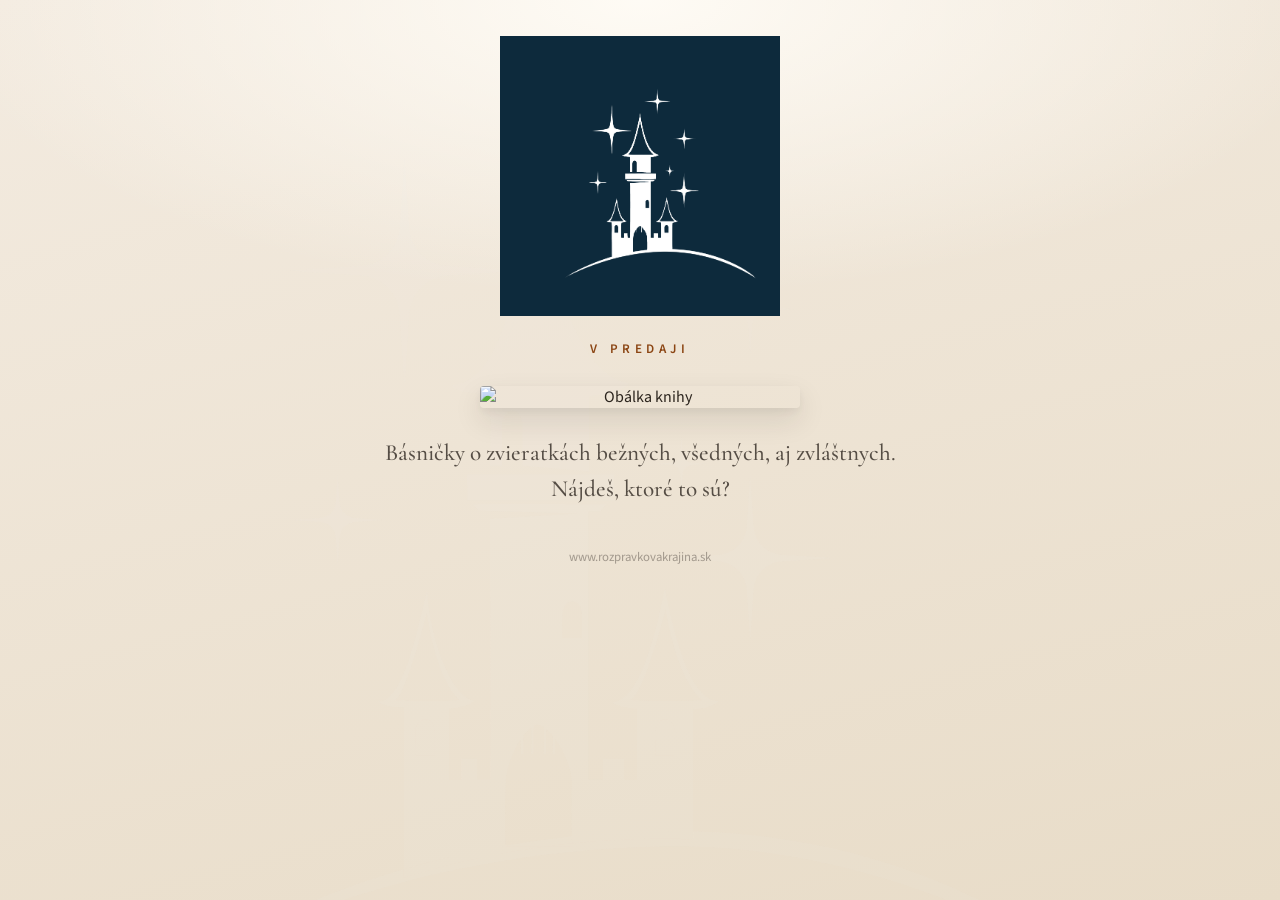
==== index.html @ 676b25f3 "Assets: logo, obálka knihy; animations (Castle.svg pre dekor) Made-with: Cursor" ====
<!DOCTYPE html>
<html lang="sk">
<head>
  <meta charset="utf-8">
  <meta name="viewport" content="width=device-width, initial-scale=1">
  <meta name="description" content="Rozprávková krajina — básničky o zvieratkách. Kniha v predaji.">
  <title>Rozprávková krajina</title>
  <link rel="preconnect" href="https://fonts.googleapis.com">
  <link rel="preconnect" href="https://fonts.gstatic.com" crossorigin>
  <link href="https://fonts.googleapis.com/css2?family=Cormorant+Garamond:ital,wght@0,500;0,600;1,500&family=Source+Sans+3:wght@400;500;600&display=swap" rel="stylesheet">
  <style>
    :root {
      --bg: #f3ebe0;
      --bg-deep: #e8dcc8;
      --fg: #2a231c;
      --muted: rgba(42, 35, 28, 0.78);
      --accent: #a67c2d;
      --badge: #8b4513;
    }

    * {
      box-sizing: border-box;
      margin: 0;
      padding: 0;
    }

    html, body {
      min-height: 100%;
    }

    body {
      font-family: "Source Sans 3", system-ui, sans-serif;
      color: var(--fg);
      background: var(--bg);
      background-image:
        radial-gradient(ellipse 100% 60% at 50% 0%, rgba(255, 252, 246, 0.95), transparent 55%),
        linear-gradient(165deg, var(--bg) 0%, var(--bg-deep) 100%);
      position: relative;
      overflow-x: hidden;
    }

    .decor {
      position: fixed;
      bottom: -8%;
      left: 50%;
      transform: translateX(-50%);
      width: min(120vw, 900px);
      height: auto;
      opacity: 0.07;
      pointer-events: none;
      z-index: 0;
    }

    .wrap {
      position: relative;
      z-index: 1;
      display: flex;
      flex-direction: column;
      align-items: center;
      padding: 2.25rem 1.5rem 3rem;
      max-width: 36rem;
      margin: 0 auto;
      text-align: center;
    }

    .logo {
      display: block;
      width: min(280px, 85vw);
      height: auto;
      margin-bottom: 1.5rem;
    }

    .badge {
      font-size: 0.82rem;
      font-weight: 600;
      letter-spacing: 0.35em;
      text-transform: uppercase;
      color: var(--badge);
      margin-bottom: 1.75rem;
    }

    .book {
      width: min(320px, 88vw);
      height: auto;
      border-radius: 4px;
      box-shadow:
        0 12px 28px rgba(42, 35, 28, 0.12),
        0 4px 8px rgba(42, 35, 28, 0.06);
      margin-bottom: 1.75rem;
    }

    .lead {
      font-family: "Cormorant Garamond", Georgia, serif;
      font-size: clamp(1.2rem, 3.8vw, 1.45rem);
      font-weight: 500;
      line-height: 1.55;
      color: var(--muted);
      max-width: 28em;
      margin: 0 auto;
    }

    footer {
      margin-top: 2.5rem;
      font-size: 0.8rem;
      color: rgba(42, 35, 28, 0.38);
    }
  </style>
</head>
<body>
  <img class="decor" src="animations/Castle.svg" alt="" width="673" height="674" decoding="async">
  <div class="wrap">
    <img
      class="logo"
      src="images/logo.jpg"
      alt="Rozprávková krajina"
      width="280"
      loading="eager"
      decoding="async"
    >
    <p class="badge">V predaji</p>
    <img
      class="book"
      src="images/main-book.jpg"
      alt="Obálka knihy"
      width="320"
      loading="eager"
      decoding="async"
    >
    <p class="lead">
      Básničky o zvieratkách bežných, všedných, aj zvláštnych. Nájdeš, ktoré to sú?
    </p>
    <footer>www.rozpravkovakrajina.sk</footer>
  </div>
</body>
</html>
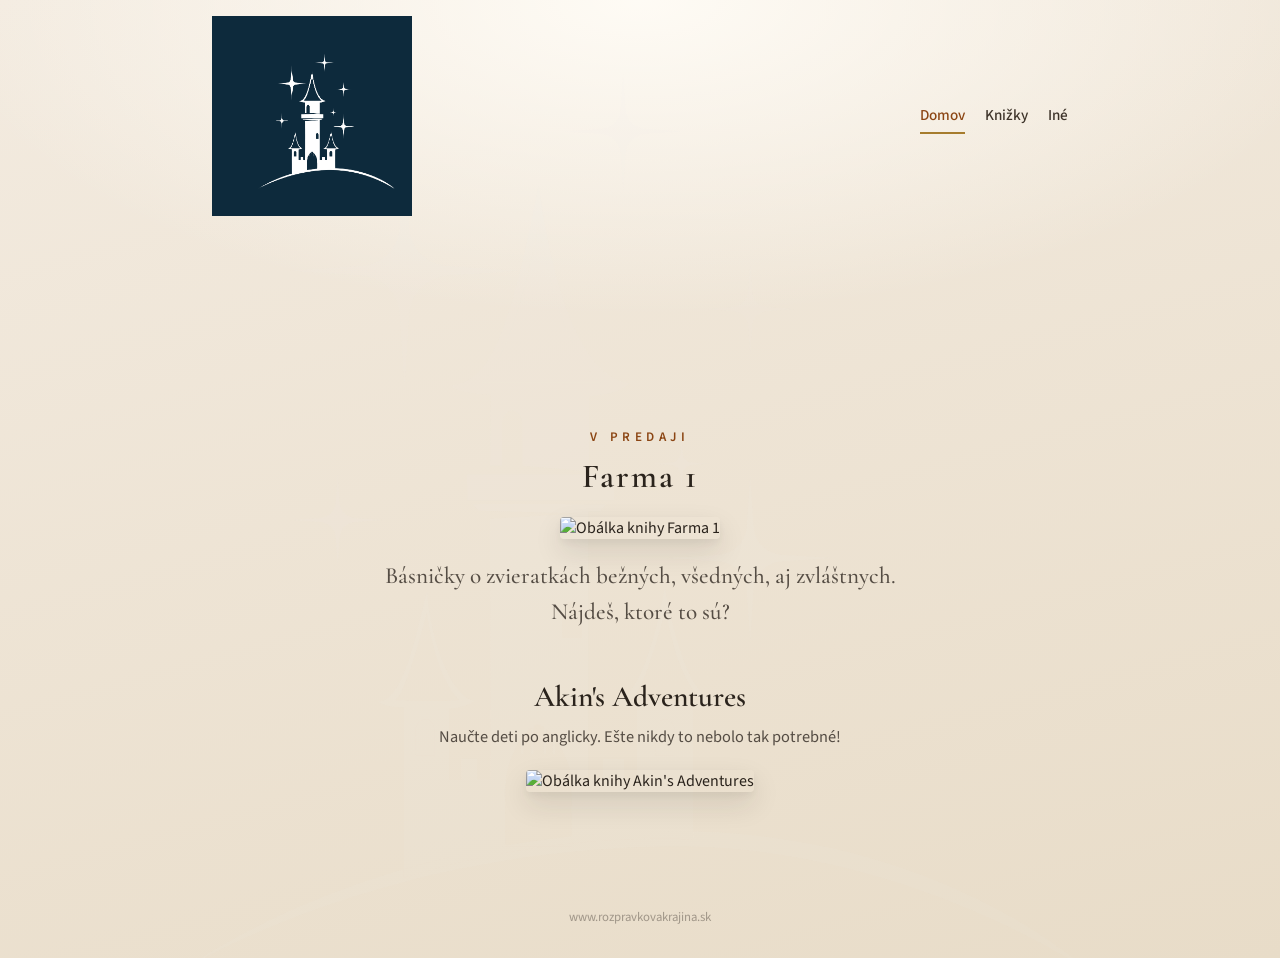
==== commit b2e5cc06: "Layout: menu, footer sticky, knihy Farma 1 + Akin, ine.html, Lottie hero Made-with: Cursor" ====
--- a/index.html
+++ b/index.html
@@ -3,133 +3,93 @@
 <head>
   <meta charset="utf-8">
   <meta name="viewport" content="width=device-width, initial-scale=1">
-  <meta name="description" content="Rozprávková krajina — básničky o zvieratkách. Kniha v predaji.">
+  <meta name="description" content="Rozprávková krajina — knihy pre deti. Farma 1, Akin's Adventures.">
   <title>Rozprávková krajina</title>
   <link rel="preconnect" href="https://fonts.googleapis.com">
   <link rel="preconnect" href="https://fonts.gstatic.com" crossorigin>
   <link href="https://fonts.googleapis.com/css2?family=Cormorant+Garamond:ital,wght@0,500;0,600;1,500&family=Source+Sans+3:wght@400;500;600&display=swap" rel="stylesheet">
-  <style>
-    :root {
-      --bg: #f3ebe0;
-      --bg-deep: #e8dcc8;
-      --fg: #2a231c;
-      --muted: rgba(42, 35, 28, 0.78);
-      --accent: #a67c2d;
-      --badge: #8b4513;
-    }
-
-    * {
-      box-sizing: border-box;
-      margin: 0;
-      padding: 0;
-    }
-
-    html, body {
-      min-height: 100%;
-    }
-
-    body {
-      font-family: "Source Sans 3", system-ui, sans-serif;
-      color: var(--fg);
-      background: var(--bg);
-      background-image:
-        radial-gradient(ellipse 100% 60% at 50% 0%, rgba(255, 252, 246, 0.95), transparent 55%),
-        linear-gradient(165deg, var(--bg) 0%, var(--bg-deep) 100%);
-      position: relative;
-      overflow-x: hidden;
-    }
-
-    .decor {
-      position: fixed;
-      bottom: -8%;
-      left: 50%;
-      transform: translateX(-50%);
-      width: min(120vw, 900px);
-      height: auto;
-      opacity: 0.07;
-      pointer-events: none;
-      z-index: 0;
-    }
-
-    .wrap {
-      position: relative;
-      z-index: 1;
-      display: flex;
-      flex-direction: column;
-      align-items: center;
-      padding: 2.25rem 1.5rem 3rem;
-      max-width: 36rem;
-      margin: 0 auto;
-      text-align: center;
-    }
-
-    .logo {
-      display: block;
-      width: min(280px, 85vw);
-      height: auto;
-      margin-bottom: 1.5rem;
-    }
-
-    .badge {
-      font-size: 0.82rem;
-      font-weight: 600;
-      letter-spacing: 0.35em;
-      text-transform: uppercase;
-      color: var(--badge);
-      margin-bottom: 1.75rem;
-    }
-
-    .book {
-      width: min(320px, 88vw);
-      height: auto;
-      border-radius: 4px;
-      box-shadow:
-        0 12px 28px rgba(42, 35, 28, 0.12),
-        0 4px 8px rgba(42, 35, 28, 0.06);
-      margin-bottom: 1.75rem;
-    }
-
-    .lead {
-      font-family: "Cormorant Garamond", Georgia, serif;
-      font-size: clamp(1.2rem, 3.8vw, 1.45rem);
-      font-weight: 500;
-      line-height: 1.55;
-      color: var(--muted);
-      max-width: 28em;
-      margin: 0 auto;
-    }
-
-    footer {
-      margin-top: 2.5rem;
-      font-size: 0.8rem;
-      color: rgba(42, 35, 28, 0.38);
-    }
-  </style>
+  <link rel="stylesheet" href="styles.css">
 </head>
 <body>
   <img class="decor" src="animations/Castle.svg" alt="" width="673" height="674" decoding="async">
-  <div class="wrap">
-    <img
-      class="logo"
-      src="images/logo.jpg"
-      alt="Rozprávková krajina"
-      width="280"
-      loading="eager"
-      decoding="async"
-    >
-    <p class="badge">V predaji</p>
-    <img
-      class="book"
-      src="images/main-book.jpg"
-      alt="Obálka knihy"
-      width="320"
-      loading="eager"
-      decoding="async"
-    >
-    <p class="lead">
-      Básničky o zvieratkách bežných, všedných, aj zvláštnych. Nájdeš, ktoré to sú?
-    </p>
-    <footer>www.rozpravkovakrajina.sk</footer>
+  <div class="page">
+    <header class="site-header">
+      <a class="logo-link" href="index.html">
+        <img
+          class="logo"
+          src="images/logo.jpg"
+          alt="Rozprávková krajina"
+          width="200"
+          loading="eager"
+          decoding="async"
+        >
+      </a>
+      <nav class="nav" aria-label="Hlavné menu">
+        <a href="index.html" aria-current="page">Domov</a>
+        <a href="#knizky">Knižky</a>
+        <a href="ine.html">Iné</a>
+      </nav>
+    </header>
+
+    <div class="lottie-hero" id="lottie-hero" aria-hidden="true">
+      <div class="lottie-inner" id="lottie-root"></div>
+    </div>
+
+    <main id="knizky">
+      <div class="content">
+        <section class="book-block" aria-labelledby="farma1-title">
+          <p class="badge">V predaji</p>
+          <h2 class="book-title" id="farma1-title">Farma 1</h2>
+          <img
+            class="book-cover"
+            src="images/main-book.jpg"
+            alt="Obálka knihy Farma 1"
+            width="320"
+            loading="lazy"
+            decoding="async"
+          >
+          <p class="lead">
+            Básničky o zvieratkách bežných, všedných, aj zvláštnych. Nájdeš, ktoré to sú?
+          </p>
+        </section>
+
+        <section class="book-block" aria-labelledby="akin-title">
+          <h2 class="book-heading" id="akin-title">Akin's Adventures</h2>
+          <p class="book-desc">
+            Naučte deti po anglicky. Ešte nikdy to nebolo tak potrebné!
+          </p>
+          <img
+            class="book-cover"
+            src="images/akin-adventures.jpg"
+            alt="Obálka knihy Akin's Adventures"
+            width="320"
+            loading="lazy"
+            decoding="async"
+          >
+        </section>
+      </div>
+    </main>
+
+    <footer class="site-footer">www.rozpravkovakrajina.sk</footer>
   </div>
+
+  <script src="https://cdnjs.cloudflare.com/ajax/libs/lottie-web/5.12.2/lottie.min.js" crossorigin="anonymous" referrerpolicy="no-referrer"></script>
+  <script>
+    (function () {
+      var el = document.getElementById("lottie-root");
+      if (!el || typeof lottie === "undefined") return;
+      try {
+        lottie.loadAnimation({
+          container: el,
+          renderer: "svg",
+          loop: true,
+          autoplay: true,
+          path: "animations/lottie/animations/animation_1.json"
+        });
+      } catch (e) {
+        el.closest(".lottie-hero").style.display = "none";
+      }
+    })();
+  </script>
 </body>
 </html>
--- a/styles.css
+++ b/styles.css
@@ -0,0 +1,234 @@
+:root {
+  --bg: #f3ebe0;
+  --bg-deep: #e8dcc8;
+  --fg: #2a231c;
+  --muted: rgba(42, 35, 28, 0.78);
+  --accent: #a67c2d;
+  --badge: #8b4513;
+  --nav: #3d3329;
+}
+
+* {
+  box-sizing: border-box;
+  margin: 0;
+  padding: 0;
+}
+
+html {
+  scroll-behavior: smooth;
+}
+
+html,
+body {
+  min-height: 100%;
+}
+
+body {
+  font-family: "Source Sans 3", system-ui, sans-serif;
+  color: var(--fg);
+  background: var(--bg);
+  background-image:
+    radial-gradient(ellipse 100% 60% at 50% 0%, rgba(255, 252, 246, 0.95), transparent 55%),
+    linear-gradient(165deg, var(--bg) 0%, var(--bg-deep) 100%);
+  position: relative;
+  overflow-x: hidden;
+}
+
+.decor {
+  position: fixed;
+  bottom: -8%;
+  left: 50%;
+  transform: translateX(-50%);
+  width: min(120vw, 900px);
+  height: auto;
+  opacity: 0.07;
+  pointer-events: none;
+  z-index: 0;
+}
+
+.page {
+  position: relative;
+  z-index: 1;
+  min-height: 100vh;
+  display: flex;
+  flex-direction: column;
+}
+
+.site-header {
+  display: flex;
+  flex-wrap: wrap;
+  align-items: center;
+  justify-content: space-between;
+  gap: 1rem 1.5rem;
+  padding: 1rem 1.25rem 1.25rem;
+  max-width: 56rem;
+  margin: 0 auto;
+  width: 100%;
+}
+
+.logo-link {
+  display: block;
+  flex-shrink: 0;
+}
+
+.logo-link .logo {
+  display: block;
+  width: min(200px, 52vw);
+  height: auto;
+}
+
+.nav {
+  display: flex;
+  flex-wrap: wrap;
+  align-items: center;
+  gap: 0.35rem 1.25rem;
+  font-size: 0.95rem;
+  font-weight: 500;
+}
+
+.nav a {
+  color: var(--nav);
+  text-decoration: none;
+  padding: 0.35rem 0;
+  border-bottom: 2px solid transparent;
+  transition: border-color 0.15s ease, color 0.15s ease;
+}
+
+.nav a:hover,
+.nav a:focus-visible {
+  color: var(--badge);
+  border-bottom-color: rgba(139, 69, 19, 0.35);
+}
+
+.nav a[aria-current="page"] {
+  color: var(--badge);
+  border-bottom-color: var(--accent);
+}
+
+.lottie-hero {
+  width: 100%;
+  max-width: 42rem;
+  margin: 0 auto;
+  min-height: 12rem;
+  max-height: min(40vw, 20rem);
+  display: flex;
+  align-items: center;
+  justify-content: center;
+  padding: 0 1rem;
+}
+
+.lottie-hero .lottie-inner {
+  width: 100%;
+  max-height: min(40vw, 20rem);
+}
+
+main {
+  flex: 1 0 auto;
+  width: 100%;
+}
+
+.content {
+  max-width: 36rem;
+  margin: 0 auto;
+  padding: 0 1.5rem 2.5rem;
+  text-align: center;
+}
+
+.book-block {
+  margin-bottom: 3rem;
+}
+
+.book-block:last-of-type {
+  margin-bottom: 2rem;
+}
+
+.badge {
+  font-size: 0.82rem;
+  font-weight: 600;
+  letter-spacing: 0.35em;
+  text-transform: uppercase;
+  color: var(--badge);
+  margin-bottom: 0.65rem;
+}
+
+.book-title {
+  font-family: "Cormorant Garamond", Georgia, serif;
+  font-size: clamp(1.65rem, 5vw, 2.1rem);
+  font-weight: 600;
+  letter-spacing: 0.06em;
+  color: var(--fg);
+  margin-bottom: 1.25rem;
+}
+
+.book-cover {
+  width: min(320px, 88vw);
+  height: auto;
+  border-radius: 4px;
+  box-shadow:
+    0 12px 28px rgba(42, 35, 28, 0.12),
+    0 4px 8px rgba(42, 35, 28, 0.06);
+  margin-bottom: 1.25rem;
+}
+
+.lead {
+  font-family: "Cormorant Garamond", Georgia, serif;
+  font-size: clamp(1.2rem, 3.8vw, 1.45rem);
+  font-weight: 500;
+  line-height: 1.55;
+  color: var(--muted);
+  max-width: 28em;
+  margin: 0 auto 2rem;
+}
+
+.book-heading {
+  font-family: "Cormorant Garamond", Georgia, serif;
+  font-size: clamp(1.5rem, 4.5vw, 1.85rem);
+  font-weight: 600;
+  margin-bottom: 0.65rem;
+  color: var(--fg);
+}
+
+.book-desc {
+  font-size: 1.02rem;
+  line-height: 1.55;
+  color: var(--muted);
+  max-width: 28em;
+  margin: 0 auto 1.25rem;
+}
+
+.site-footer {
+  flex-shrink: 0;
+  text-align: center;
+  padding: 1.5rem 1rem 2rem;
+  font-size: 0.8rem;
+  color: rgba(42, 35, 28, 0.38);
+}
+
+.ine-page .ine-body {
+  max-width: 32rem;
+  margin: 0 auto;
+  padding: 1rem 1.5rem 3rem;
+  text-align: left;
+  color: var(--muted);
+  line-height: 1.65;
+}
+
+.ine-page .ine-body h1 {
+  font-family: "Cormorant Garamond", Georgia, serif;
+  font-size: 1.85rem;
+  font-weight: 600;
+  color: var(--fg);
+  margin-bottom: 1rem;
+}
+
+@media (max-width: 520px) {
+  .site-header {
+    flex-direction: column;
+    align-items: flex-start;
+  }
+
+  .nav {
+    width: 100%;
+    justify-content: flex-start;
+  }
+}
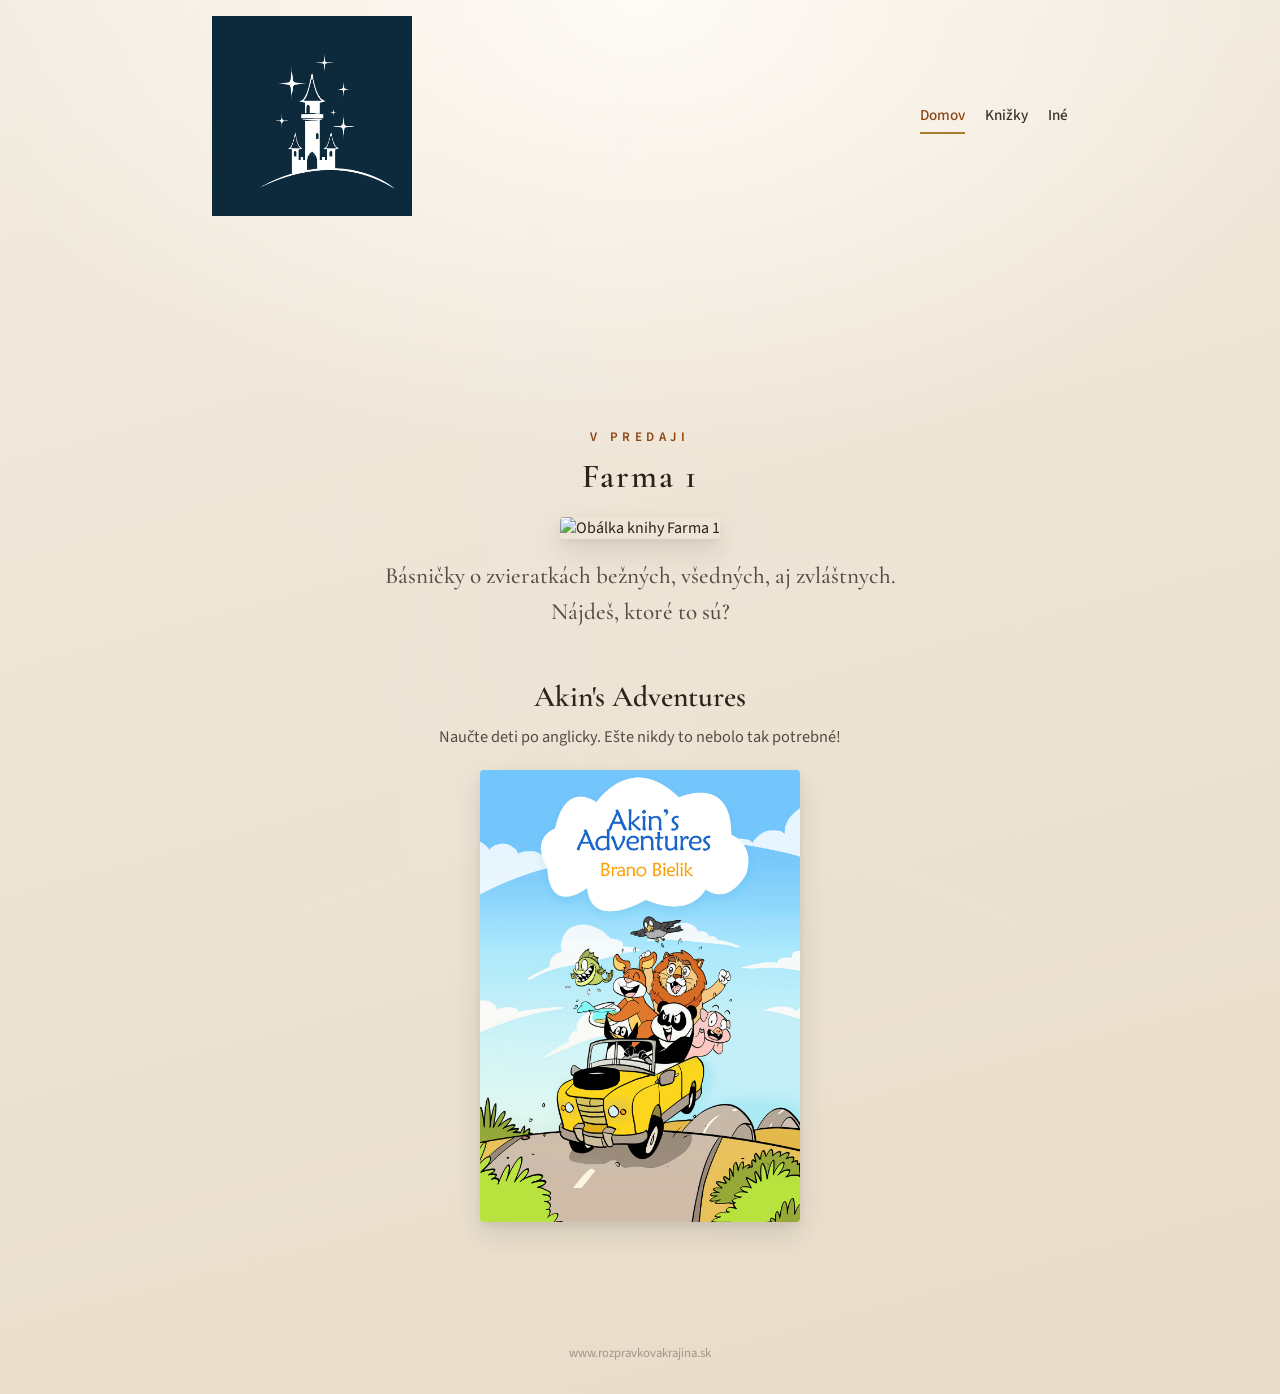
==== commit a16610c0: "Obálka Akin's Adventures: použiť 2ndbook-Akins-Adventures.jpg Made-with: Cursor" ====
--- a/index.html
+++ b/index.html
@@ -60,7 +60,7 @@
           </p>
           <img
             class="book-cover"
-            src="images/akin-adventures.jpg"
+            src="images/2ndbook-Akins-Adventures.jpg"
             alt="Obálka knihy Akin's Adventures"
             width="320"
             loading="lazy"
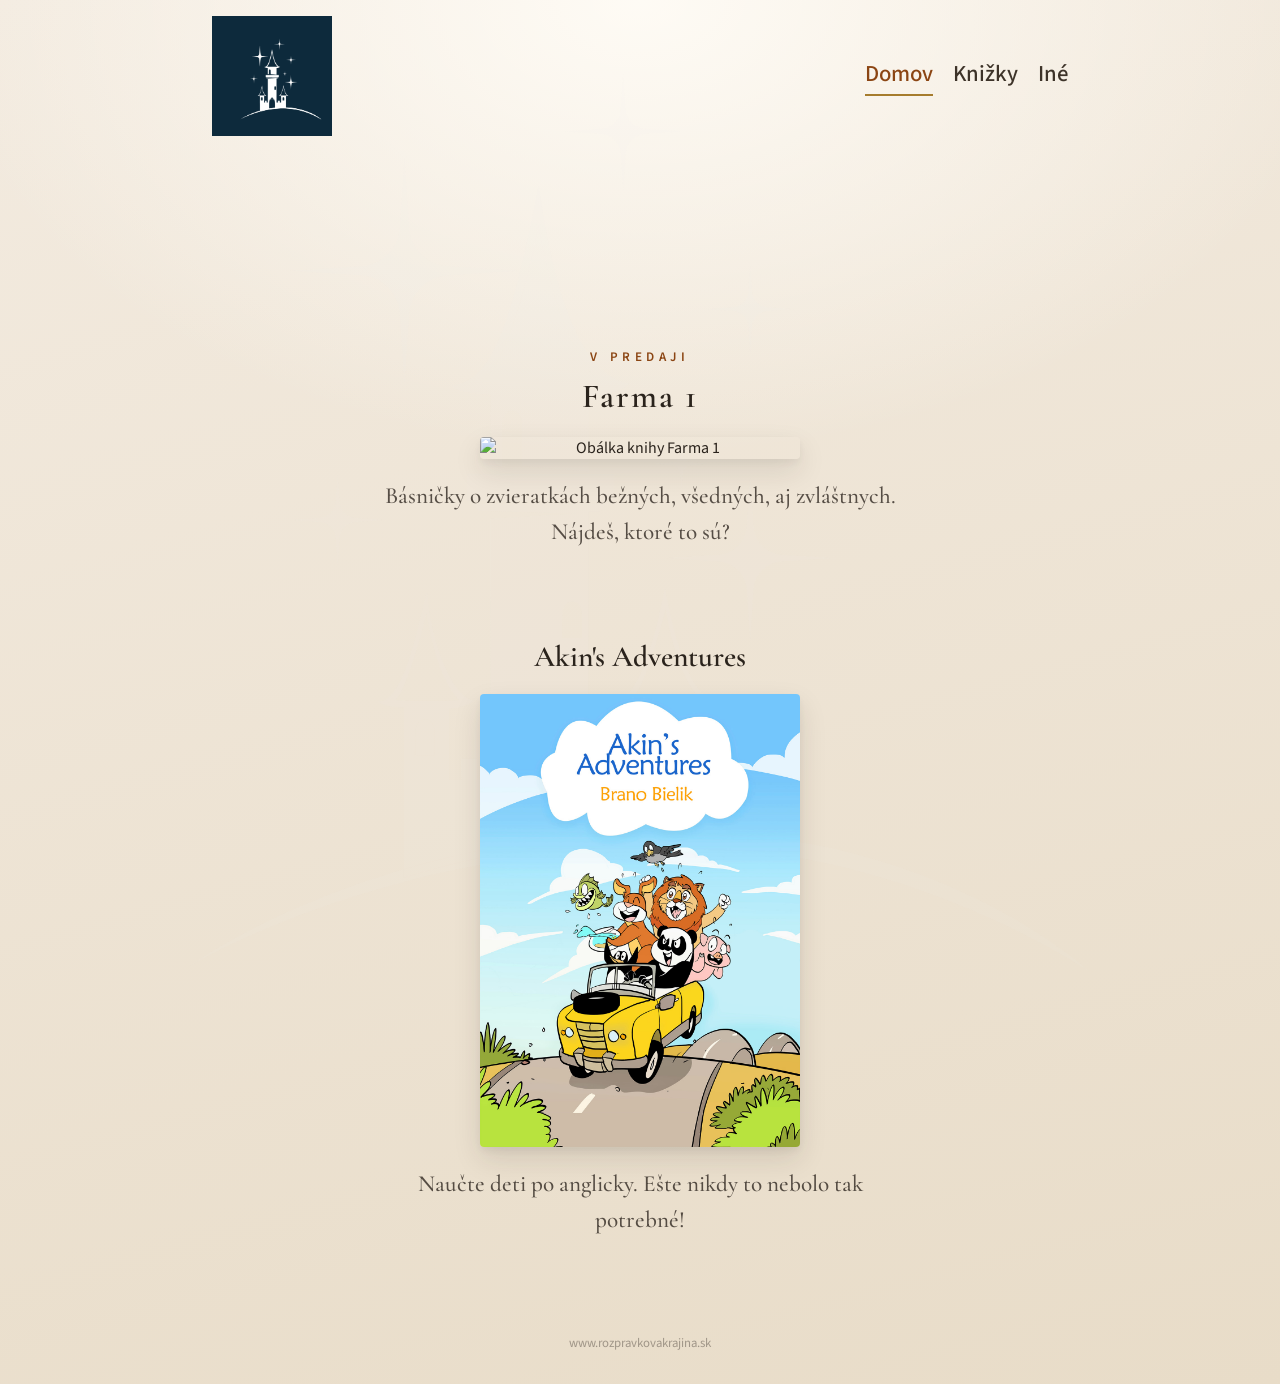
==== commit 8b876196: "UI: menšie logo, väčšie menu, Lottie modrá raz zmizne; Akin text pod obrazkom; medzery Made-with: Cu" ====
--- a/index.html
+++ b/index.html
@@ -19,7 +19,7 @@
           class="logo"
           src="images/logo.jpg"
           alt="Rozprávková krajina"
-          width="200"
+          width="120"
           loading="eager"
           decoding="async"
         >
@@ -55,9 +55,6 @@
 
         <section class="book-block" aria-labelledby="akin-title">
           <h2 class="book-heading" id="akin-title">Akin's Adventures</h2>
-          <p class="book-desc">
-            Naučte deti po anglicky. Ešte nikdy to nebolo tak potrebné!
-          </p>
           <img
             class="book-cover"
             src="images/2ndbook-Akins-Adventures.jpg"
@@ -66,6 +63,9 @@
             loading="lazy"
             decoding="async"
           >
+          <p class="lead">
+            Naučte deti po anglicky. Ešte nikdy to nebolo tak potrebné!
+          </p>
         </section>
       </div>
     </main>
@@ -77,17 +77,34 @@
   <script>
     (function () {
       var el = document.getElementById("lottie-root");
-      if (!el || typeof lottie === "undefined") return;
+      var hero = document.getElementById("lottie-hero");
+      if (!el || !hero || typeof lottie === "undefined") return;
+      var anim;
+      function hideHero() {
+        hero.classList.add("is-hidden");
+        hero.setAttribute("aria-hidden", "true");
+        if (anim) {
+          try {
+            anim.destroy();
+          } catch (e) {}
+        }
+      }
+      var fallback;
       try {
-        lottie.loadAnimation({
+        anim = lottie.loadAnimation({
           container: el,
           renderer: "svg",
-          loop: true,
+          loop: false,
           autoplay: true,
           path: "animations/lottie/animations/animation_1.json"
         });
+        fallback = window.setTimeout(hideHero, 14000);
+        anim.addEventListener("complete", function () {
+          window.clearTimeout(fallback);
+          window.setTimeout(hideHero, 400);
+        });
       } catch (e) {
-        el.closest(".lottie-hero").style.display = "none";
+        hideHero();
       }
     })();
   </script>
--- a/styles.css
+++ b/styles.css
@@ -64,16 +64,19 @@
   max-width: 56rem;
   margin: 0 auto;
   width: 100%;
+  min-height: 3.25rem;
 }
 
 .logo-link {
-  display: block;
+  display: flex;
+  align-items: center;
   flex-shrink: 0;
+  line-height: 0;
 }
 
 .logo-link .logo {
   display: block;
-  width: min(200px, 52vw);
+  width: min(120px, 38vw);
   height: auto;
 }
 
@@ -82,8 +85,9 @@
   flex-wrap: wrap;
   align-items: center;
   gap: 0.35rem 1.25rem;
-  font-size: 0.95rem;
+  font-size: 1.425rem;
   font-weight: 500;
+  line-height: 1.2;
 }
 
 .nav a {
@@ -114,12 +118,33 @@
   display: flex;
   align-items: center;
   justify-content: center;
-  padding: 0 1rem;
+  padding: 0.25rem 1rem 0.75rem;
+  overflow: hidden;
+  transition:
+    opacity 0.65s ease,
+    max-height 0.65s ease,
+    min-height 0.65s ease,
+    margin 0.65s ease,
+    padding 0.65s ease;
+}
+
+.lottie-hero.is-hidden {
+  opacity: 0;
+  max-height: 0;
+  min-height: 0;
+  margin: 0;
+  padding: 0;
+  pointer-events: none;
 }
 
 .lottie-hero .lottie-inner {
   width: 100%;
   max-height: min(40vw, 20rem);
+  filter: hue-rotate(198deg) saturate(1.45) brightness(0.92);
+}
+
+.lottie-hero .lottie-inner svg {
+  display: block;
 }
 
 main {
@@ -135,7 +160,7 @@
 }
 
 .book-block {
-  margin-bottom: 3rem;
+  margin-bottom: 5.5rem;
 }
 
 .book-block:last-of-type {
@@ -167,7 +192,13 @@
   box-shadow:
     0 12px 28px rgba(42, 35, 28, 0.12),
     0 4px 8px rgba(42, 35, 28, 0.06);
-  margin-bottom: 1.25rem;
+  display: block;
+  margin-left: auto;
+  margin-right: auto;
+}
+
+.book-cover + .lead {
+  margin-top: 1.25rem;
 }
 
 .lead {
@@ -177,23 +208,16 @@
   line-height: 1.55;
   color: var(--muted);
   max-width: 28em;
-  margin: 0 auto 2rem;
-}
+  margin: 0 auto;
+}
+
 
 .book-heading {
   font-family: "Cormorant Garamond", Georgia, serif;
   font-size: clamp(1.5rem, 4.5vw, 1.85rem);
   font-weight: 600;
-  margin-bottom: 0.65rem;
-  color: var(--fg);
-}
-
-.book-desc {
-  font-size: 1.02rem;
-  line-height: 1.55;
-  color: var(--muted);
-  max-width: 28em;
-  margin: 0 auto 1.25rem;
+  margin-bottom: 1.25rem;
+  color: var(--fg);
 }
 
 .site-footer {
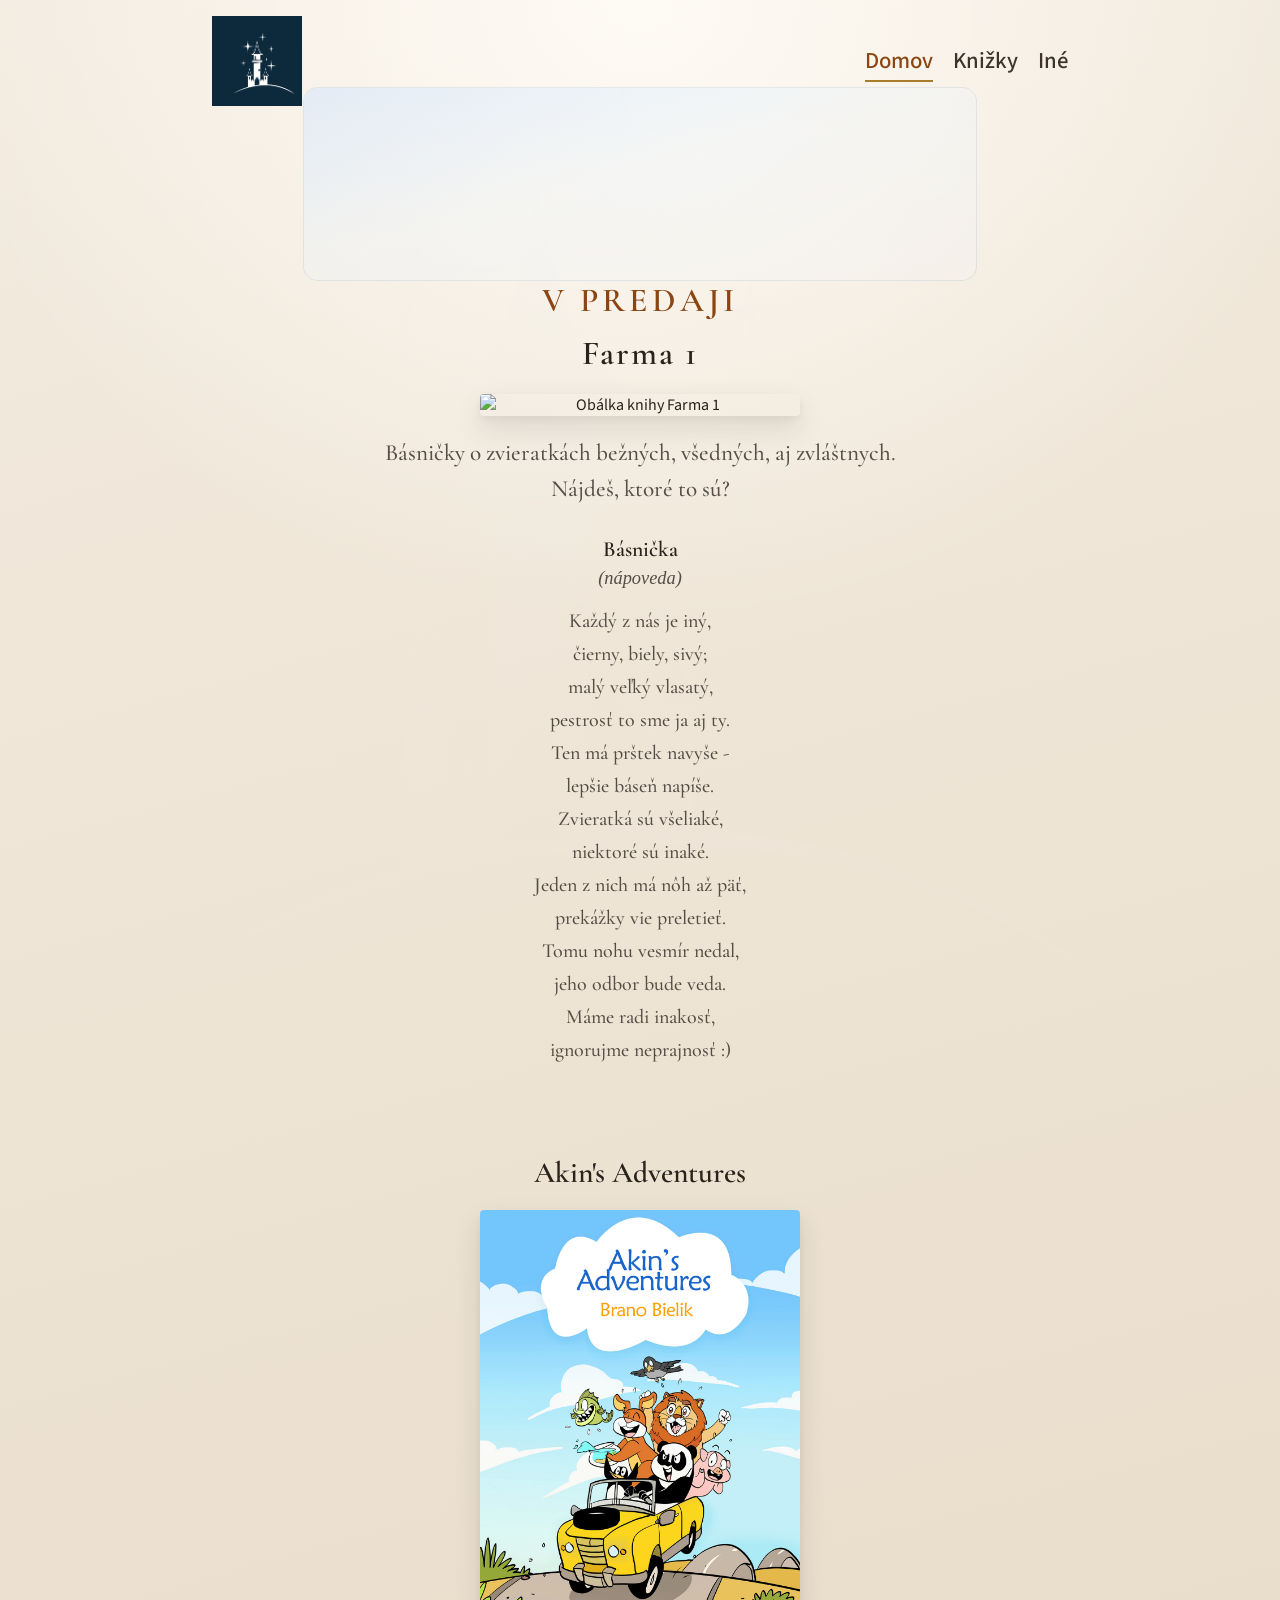
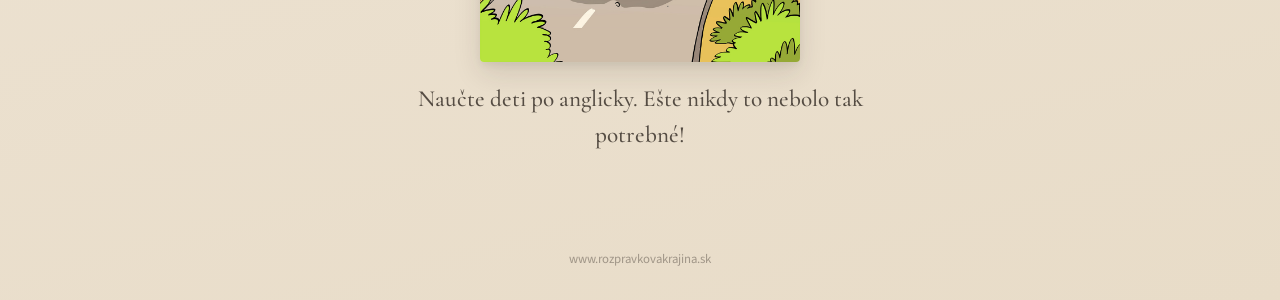
==== commit 12ef9b0a: "Lottie modrý panel + vyššie; logo 90px; V predaji veľké; básnička; Iné YouTube Made-with: Cursor" ====
--- a/index.html
+++ b/index.html
@@ -19,7 +19,7 @@
           class="logo"
           src="images/logo.jpg"
           alt="Rozprávková krajina"
-          width="120"
+          width="90"
           loading="eager"
           decoding="async"
         >
@@ -51,6 +51,24 @@
           <p class="lead">
             Básničky o zvieratkách bežných, všedných, aj zvláštnych. Nájdeš, ktoré to sú?
           </p>
+          <div class="poem-section">
+            <p class="poem-label">Básnička</p>
+            <p class="poem-hint">(nápoveda)</p>
+            <p class="poem-text">Každý z nás je iný,
+čierny, biely, sivý;
+malý veľký vlasatý,
+pestrosť to sme ja aj ty.
+Ten má prštek navyše -
+lepšie báseň napíše.
+Zvieratká sú všeliaké,
+niektoré sú inaké.
+Jeden z nich má nôh až päť,
+prekážky vie preletieť.
+Tomu nohu vesmír nedal,
+jeho odbor bude veda.
+Máme radi inakosť,
+ignorujme neprajnosť :)</p>
+          </div>
         </section>
 
         <section class="book-block" aria-labelledby="akin-title">
--- a/styles.css
+++ b/styles.css
@@ -76,7 +76,7 @@
 
 .logo-link .logo {
   display: block;
-  width: min(120px, 38vw);
+  width: min(90px, 30vw);
   height: auto;
 }
 
@@ -84,10 +84,12 @@
   display: flex;
   flex-wrap: wrap;
   align-items: center;
+  align-self: center;
   gap: 0.35rem 1.25rem;
   font-size: 1.425rem;
   font-weight: 500;
-  line-height: 1.2;
+  line-height: 1.15;
+  padding-top: 0.12em;
 }
 
 .nav a {
@@ -110,16 +112,27 @@
 }
 
 .lottie-hero {
+  position: relative;
+  z-index: 2;
   width: 100%;
   max-width: 42rem;
-  margin: 0 auto;
+  margin: -1cm auto 0;
   min-height: 12rem;
   max-height: min(40vw, 20rem);
   display: flex;
   align-items: center;
   justify-content: center;
-  padding: 0.25rem 1rem 0.75rem;
+  padding: 0.5rem 1rem 0.75rem;
   overflow: hidden;
+  isolation: isolate;
+  border-radius: 14px;
+  background: linear-gradient(
+    165deg,
+    rgba(210, 230, 255, 0.55) 0%,
+    rgba(235, 245, 255, 0.35) 45%,
+    rgba(245, 248, 255, 0.2) 100%
+  );
+  box-shadow: 0 0 0 1px rgba(60, 120, 200, 0.12);
   transition:
     opacity 0.65s ease,
     max-height 0.65s ease,
@@ -138,9 +151,11 @@
 }
 
 .lottie-hero .lottie-inner {
+  position: relative;
+  z-index: 1;
   width: 100%;
   max-height: min(40vw, 20rem);
-  filter: hue-rotate(198deg) saturate(1.45) brightness(0.92);
+  filter: sepia(0.35) hue-rotate(185deg) saturate(1.85) brightness(1.08) contrast(1.08);
 }
 
 .lottie-hero .lottie-inner svg {
@@ -168,12 +183,13 @@
 }
 
 .badge {
-  font-size: 0.82rem;
-  font-weight: 600;
-  letter-spacing: 0.35em;
+  font-family: "Cormorant Garamond", Georgia, serif;
+  font-size: clamp(1.65rem, 5vw, 2.1rem);
+  font-weight: 600;
+  letter-spacing: 0.12em;
   text-transform: uppercase;
   color: var(--badge);
-  margin-bottom: 0.65rem;
+  margin-bottom: 0.75rem;
 }
 
 .book-title {
@@ -211,6 +227,72 @@
   margin: 0 auto;
 }
 
+.poem-section {
+  margin-top: 1.75rem;
+  max-width: 28em;
+  margin-left: auto;
+  margin-right: auto;
+}
+
+.poem-label {
+  font-family: "Cormorant Garamond", Georgia, serif;
+  font-size: clamp(1.15rem, 3.2vw, 1.35rem);
+  font-weight: 600;
+  color: var(--fg);
+  margin-bottom: 0.35rem;
+}
+
+.poem-hint {
+  font-family: "Cormorant Garamond", Georgia, serif;
+  font-size: clamp(1rem, 2.8vw, 1.15rem);
+  font-style: italic;
+  font-weight: 500;
+  color: var(--muted);
+  margin-bottom: 1rem;
+}
+
+.poem-text {
+  font-family: "Cormorant Garamond", Georgia, serif;
+  font-size: clamp(1.05rem, 3.2vw, 1.25rem);
+  font-weight: 500;
+  line-height: 1.65;
+  color: var(--muted);
+  text-align: center;
+  white-space: pre-line;
+}
+
+.ine-video {
+  width: 10cm;
+  max-width: 100%;
+  margin: 0 auto 1.5rem;
+}
+
+.ine-video-inner {
+  position: relative;
+  aspect-ratio: 16 / 9;
+  width: 100%;
+  background: #0a1628;
+  border-radius: 8px;
+  overflow: hidden;
+  box-shadow: 0 10px 28px rgba(42, 35, 28, 0.15);
+}
+
+.ine-video-inner iframe {
+  position: absolute;
+  inset: 0;
+  width: 100%;
+  height: 100%;
+  border: 0;
+}
+
+.ine-video-title {
+  font-family: "Cormorant Garamond", Georgia, serif;
+  font-size: clamp(1.35rem, 4vw, 1.65rem);
+  font-weight: 600;
+  text-align: center;
+  color: var(--fg);
+  margin-top: 0.25rem;
+}
 
 .book-heading {
   font-family: "Cormorant Garamond", Georgia, serif;
@@ -237,12 +319,21 @@
   line-height: 1.65;
 }
 
+.ine-page .ine-body--video {
+  max-width: 40rem;
+  text-align: center;
+}
+
 .ine-page .ine-body h1 {
   font-family: "Cormorant Garamond", Georgia, serif;
   font-size: 1.85rem;
   font-weight: 600;
   color: var(--fg);
   margin-bottom: 1rem;
+}
+
+.ine-page .ine-body--video h1 {
+  text-align: center;
 }
 
 @media (max-width: 520px) {
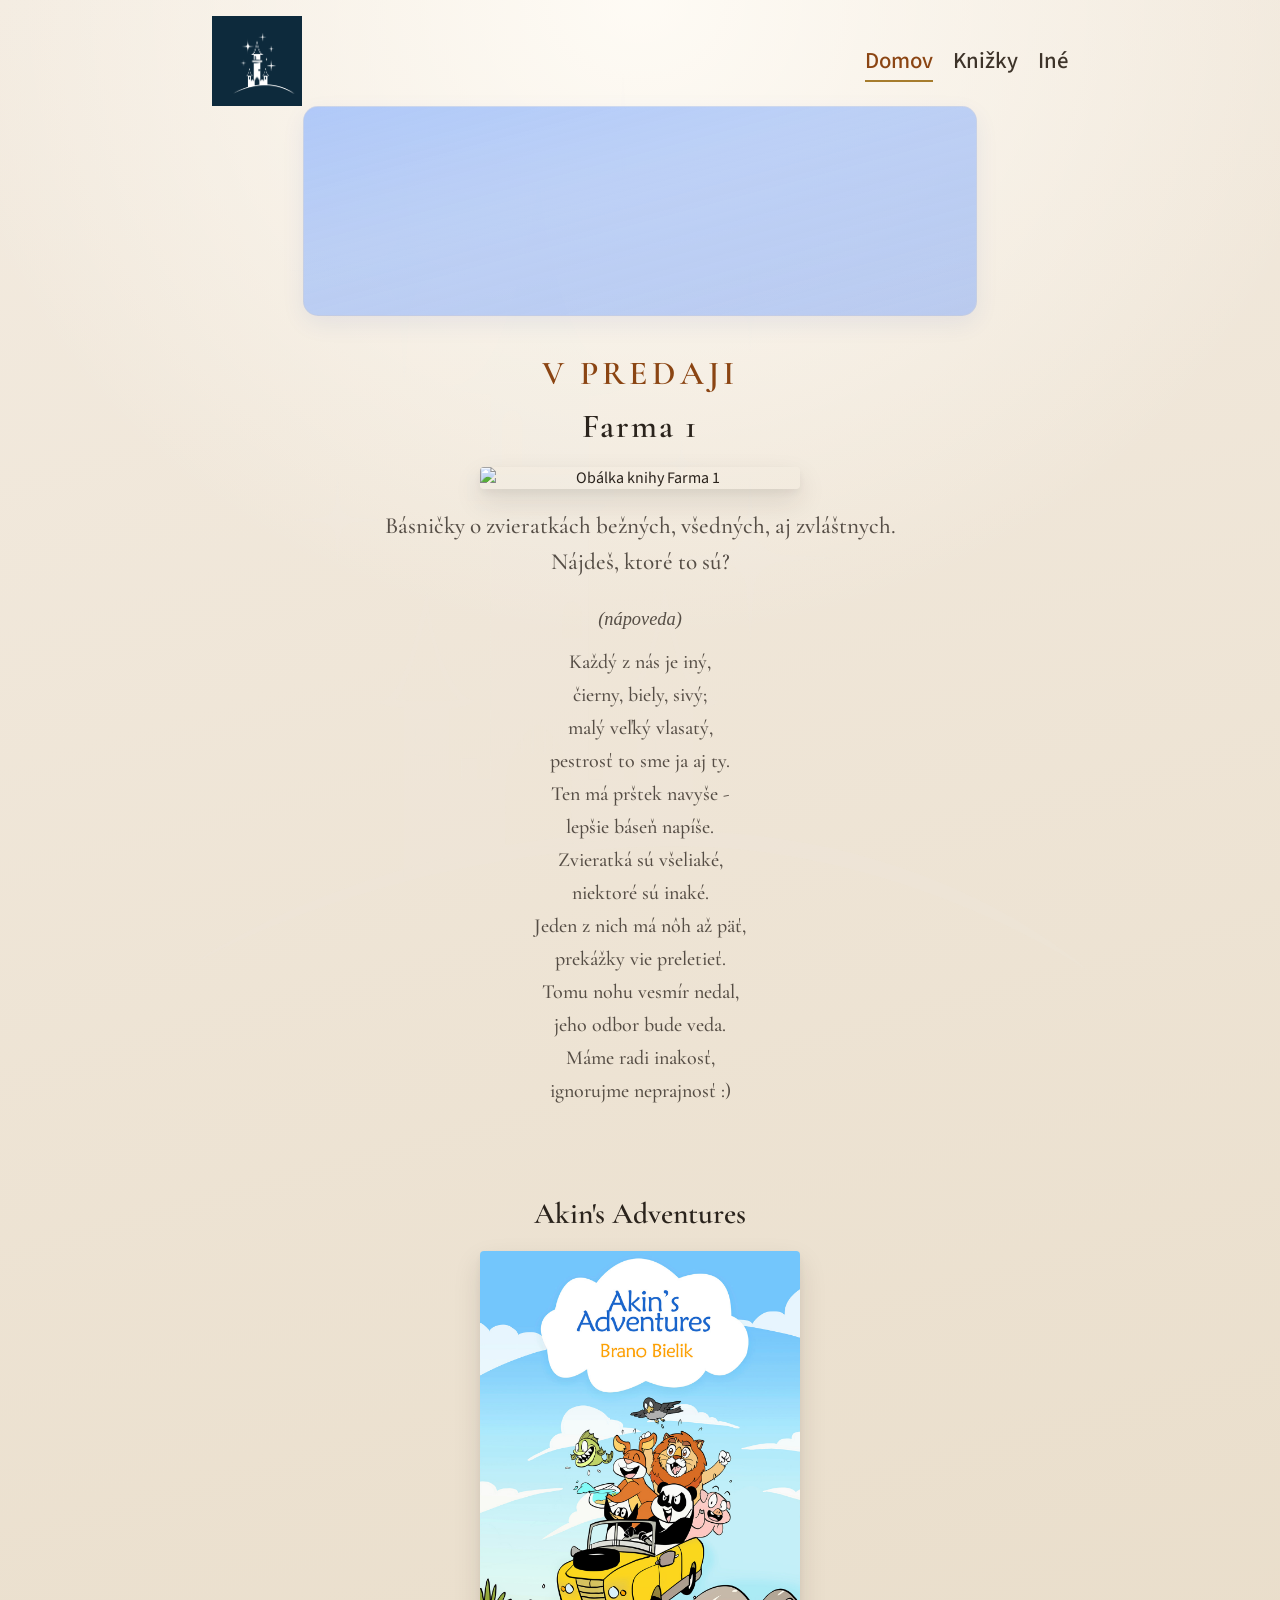
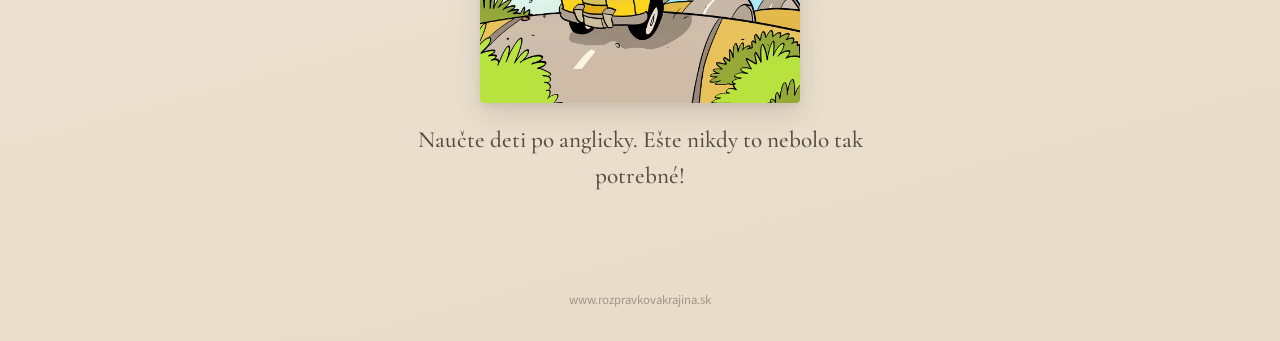
==== commit 5df64d40: "Lottie: pozícia, modrý nádych, plné zobrazenie, padding po schovaní; V predaji nižšie; Iné titulok M" ====
--- a/index.html
+++ b/index.html
@@ -33,6 +33,7 @@
 
     <div class="lottie-hero" id="lottie-hero" aria-hidden="true">
       <div class="lottie-inner" id="lottie-root"></div>
+      <div class="lottie-blue-wash" aria-hidden="true"></div>
     </div>
 
     <main id="knizky">
@@ -52,7 +53,6 @@
             Básničky o zvieratkách bežných, všedných, aj zvláštnych. Nájdeš, ktoré to sú?
           </p>
           <div class="poem-section">
-            <p class="poem-label">Básnička</p>
             <p class="poem-hint">(nápoveda)</p>
             <p class="poem-text">Každý z nás je iný,
 čierny, biely, sivý;
--- a/styles.css
+++ b/styles.css
@@ -52,6 +52,7 @@
   min-height: 100vh;
   display: flex;
   flex-direction: column;
+  isolation: isolate;
 }
 
 .site-header {
@@ -113,26 +114,28 @@
 
 .lottie-hero {
   position: relative;
-  z-index: 2;
+  z-index: 10;
   width: 100%;
   max-width: 42rem;
-  margin: -1cm auto 0;
-  min-height: 12rem;
-  max-height: min(40vw, 20rem);
+  margin: -0.5cm auto 0;
+  min-height: 13rem;
+  max-height: none;
   display: flex;
   align-items: center;
   justify-content: center;
-  padding: 0.5rem 1rem 0.75rem;
-  overflow: hidden;
+  padding: 0.65rem 1rem 1rem;
+  overflow: visible;
   isolation: isolate;
   border-radius: 14px;
   background: linear-gradient(
     165deg,
-    rgba(210, 230, 255, 0.55) 0%,
-    rgba(235, 245, 255, 0.35) 45%,
-    rgba(245, 248, 255, 0.2) 100%
+    rgba(180, 210, 255, 0.65) 0%,
+    rgba(210, 230, 255, 0.5) 40%,
+    rgba(230, 240, 255, 0.35) 100%
   );
-  box-shadow: 0 0 0 1px rgba(60, 120, 200, 0.12);
+  box-shadow:
+    0 0 0 1px rgba(37, 99, 235, 0.2),
+    0 8px 24px rgba(30, 64, 175, 0.08);
   transition:
     opacity 0.65s ease,
     max-height 0.65s ease,
@@ -148,29 +151,52 @@
   margin: 0;
   padding: 0;
   pointer-events: none;
+  overflow: hidden;
 }
 
 .lottie-hero .lottie-inner {
   position: relative;
   z-index: 1;
   width: 100%;
-  max-height: min(40vw, 20rem);
-  filter: sepia(0.35) hue-rotate(185deg) saturate(1.85) brightness(1.08) contrast(1.08);
+  max-width: 100%;
+  max-height: min(70vh, 32rem);
+  filter: brightness(1.03);
+}
+
+.lottie-blue-wash {
+  position: absolute;
+  inset: 0;
+  z-index: 2;
+  border-radius: 14px;
+  pointer-events: none;
+  background: #2563eb;
+  opacity: 0.4;
+  mix-blend-mode: color;
 }
 
 .lottie-hero .lottie-inner svg {
   display: block;
+  max-width: 100%;
 }
 
 main {
   flex: 1 0 auto;
   width: 100%;
+}
+
+main#knizky {
+  padding-top: 0;
+  transition: padding-top 0.65s ease;
+}
+
+#lottie-hero.is-hidden + main#knizky {
+  padding-top: 1.75cm;
 }
 
 .content {
   max-width: 36rem;
   margin: 0 auto;
-  padding: 0 1.5rem 2.5rem;
+  padding: 1cm 1.5rem 2.5rem;
   text-align: center;
 }
 
@@ -234,14 +260,6 @@
   margin-right: auto;
 }
 
-.poem-label {
-  font-family: "Cormorant Garamond", Georgia, serif;
-  font-size: clamp(1.15rem, 3.2vw, 1.35rem);
-  font-weight: 600;
-  color: var(--fg);
-  margin-bottom: 0.35rem;
-}
-
 .poem-hint {
   font-family: "Cormorant Garamond", Georgia, serif;
   font-size: clamp(1rem, 2.8vw, 1.15rem);
@@ -283,15 +301,6 @@
   width: 100%;
   height: 100%;
   border: 0;
-}
-
-.ine-video-title {
-  font-family: "Cormorant Garamond", Georgia, serif;
-  font-size: clamp(1.35rem, 4vw, 1.65rem);
-  font-weight: 600;
-  text-align: center;
-  color: var(--fg);
-  margin-top: 0.25rem;
 }
 
 .book-heading {
@@ -334,6 +343,9 @@
 
 .ine-page .ine-body--video h1 {
   text-align: center;
+  font-size: clamp(1.35rem, 4.2vw, 1.85rem);
+  line-height: 1.28;
+  margin-bottom: 1.25rem;
 }
 
 @media (max-width: 520px) {
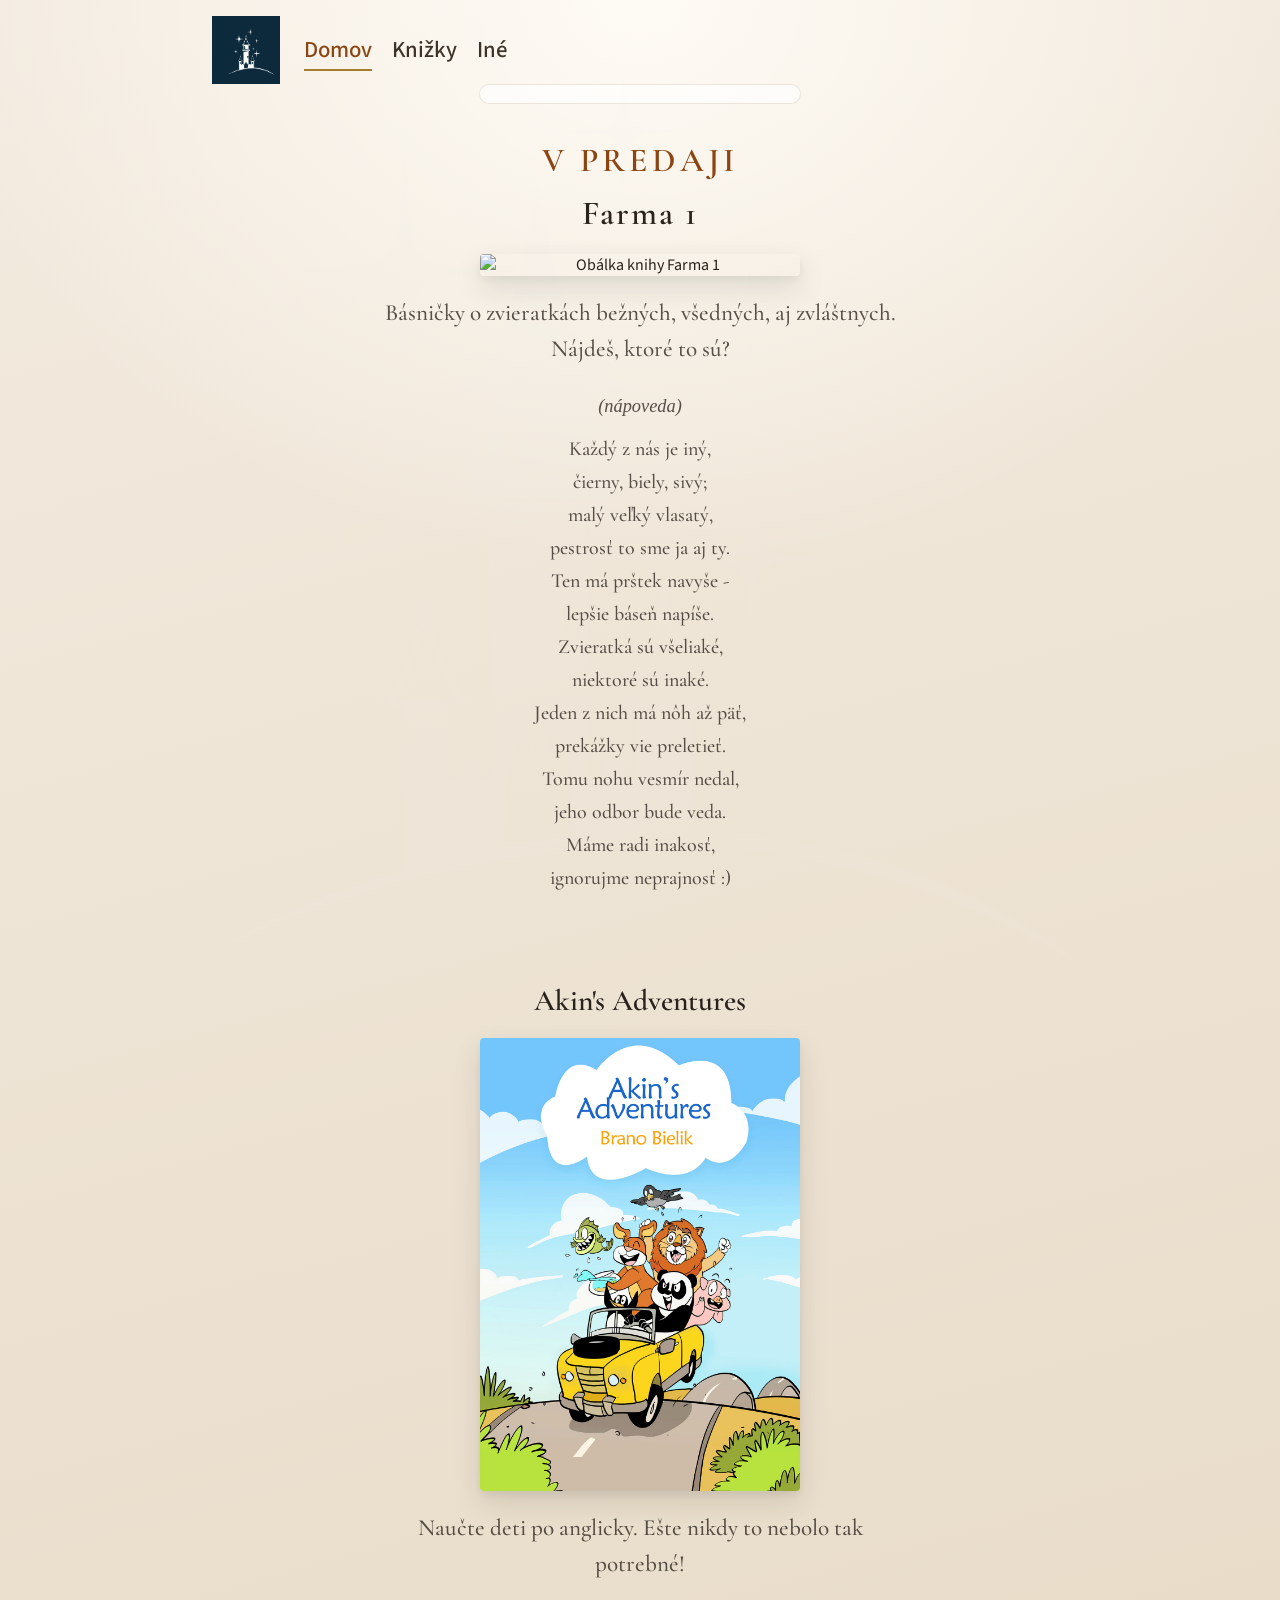
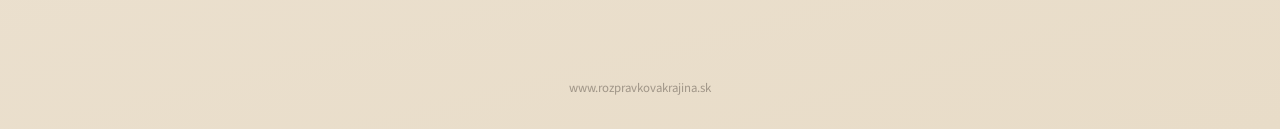
==== commit 59ae89f9: "Header: logo+menu vlavo, mensie logo; Lottie biela mensia z-index; Ine video Made-with: Cursor" ====
--- a/index.html
+++ b/index.html
@@ -19,7 +19,7 @@
           class="logo"
           src="images/logo.jpg"
           alt="Rozprávková krajina"
-          width="90"
+          width="68"
           loading="eager"
           decoding="async"
         >
@@ -33,7 +33,6 @@
 
     <div class="lottie-hero" id="lottie-hero" aria-hidden="true">
       <div class="lottie-inner" id="lottie-root"></div>
-      <div class="lottie-blue-wash" aria-hidden="true"></div>
     </div>
 
     <main id="knizky">
--- a/styles.css
+++ b/styles.css
@@ -56,11 +56,13 @@
 }
 
 .site-header {
+  position: relative;
+  z-index: 30;
   display: flex;
   flex-wrap: wrap;
   align-items: center;
-  justify-content: space-between;
-  gap: 1rem 1.5rem;
+  justify-content: flex-start;
+  gap: 0.75rem 1.5rem;
   padding: 1rem 1.25rem 1.25rem;
   max-width: 56rem;
   margin: 0 auto;
@@ -77,7 +79,7 @@
 
 .logo-link .logo {
   display: block;
-  width: min(90px, 30vw);
+  width: min(68px, 22vw);
   height: auto;
 }
 
@@ -85,12 +87,11 @@
   display: flex;
   flex-wrap: wrap;
   align-items: center;
-  align-self: center;
   gap: 0.35rem 1.25rem;
   font-size: 1.425rem;
   font-weight: 500;
   line-height: 1.15;
-  padding-top: 0.12em;
+  padding-top: 0.08em;
 }
 
 .nav a {
@@ -114,28 +115,21 @@
 
 .lottie-hero {
   position: relative;
-  z-index: 10;
-  width: 100%;
-  max-width: 42rem;
+  z-index: 20;
+  width: 100%;
+  max-width: min(20rem, 92vw);
   margin: -0.5cm auto 0;
-  min-height: 13rem;
+  min-height: 0;
   max-height: none;
   display: flex;
   align-items: center;
   justify-content: center;
-  padding: 0.65rem 1rem 1rem;
+  padding: 0.45rem 0.65rem 0.65rem;
   overflow: visible;
   isolation: isolate;
-  border-radius: 14px;
-  background: linear-gradient(
-    165deg,
-    rgba(180, 210, 255, 0.65) 0%,
-    rgba(210, 230, 255, 0.5) 40%,
-    rgba(230, 240, 255, 0.35) 100%
-  );
-  box-shadow:
-    0 0 0 1px rgba(37, 99, 235, 0.2),
-    0 8px 24px rgba(30, 64, 175, 0.08);
+  border-radius: 12px;
+  background: rgba(255, 255, 255, 0.65);
+  box-shadow: 0 0 0 1px rgba(42, 35, 28, 0.08);
   transition:
     opacity 0.65s ease,
     max-height 0.65s ease,
@@ -158,28 +152,21 @@
   position: relative;
   z-index: 1;
   width: 100%;
-  max-width: 100%;
-  max-height: min(70vh, 32rem);
-  filter: brightness(1.03);
-}
-
-.lottie-blue-wash {
-  position: absolute;
-  inset: 0;
-  z-index: 2;
-  border-radius: 14px;
-  pointer-events: none;
-  background: #2563eb;
-  opacity: 0.4;
-  mix-blend-mode: color;
+  max-width: 16rem;
+  max-height: min(32vh, 12.5rem);
+  margin: 0 auto;
+  filter: brightness(1.08) contrast(1.02);
 }
 
 .lottie-hero .lottie-inner svg {
   display: block;
   max-width: 100%;
+  height: auto;
 }
 
 main {
+  position: relative;
+  z-index: 1;
   flex: 1 0 auto;
   width: 100%;
 }
@@ -350,12 +337,14 @@
 
 @media (max-width: 520px) {
   .site-header {
-    flex-direction: column;
-    align-items: flex-start;
+    flex-direction: row;
+    flex-wrap: wrap;
+    align-items: center;
   }
 
   .nav {
-    width: 100%;
-    justify-content: flex-start;
+    width: auto;
+    flex: 1 1 auto;
+    min-width: 0;
   }
 }
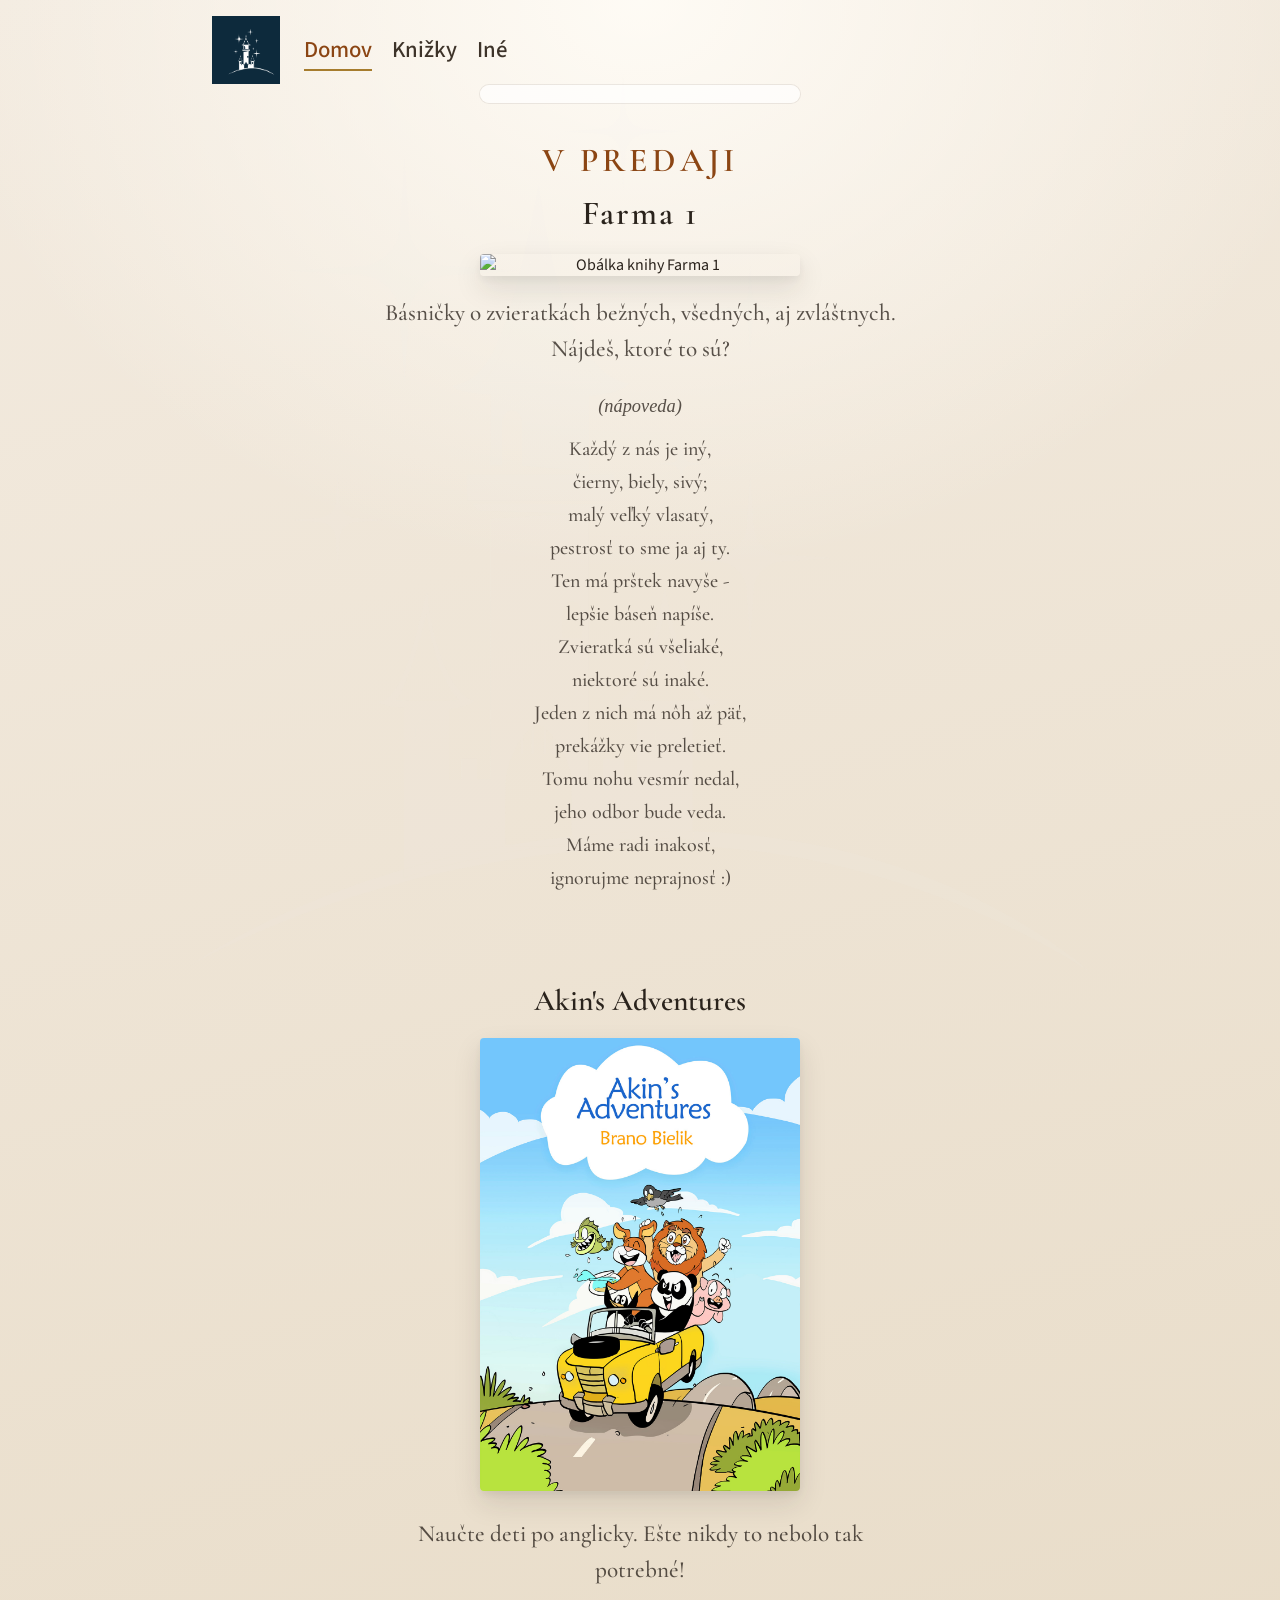
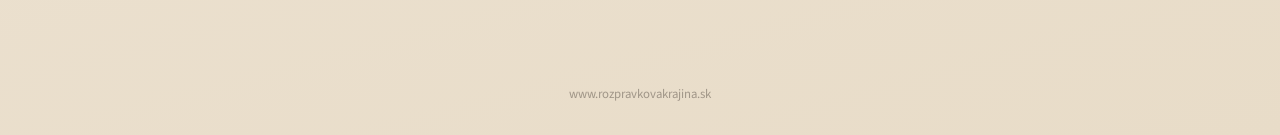
==== commit 55035801: "Odkaz na obalke Akin; sablona akins-adventures-site pre novy GitHub repo Made-with: Cursor" ====
--- a/index.html
+++ b/index.html
@@ -72,14 +72,22 @@
 
         <section class="book-block" aria-labelledby="akin-title">
           <h2 class="book-heading" id="akin-title">Akin's Adventures</h2>
-          <img
-            class="book-cover"
-            src="images/2ndbook-Akins-Adventures.jpg"
-            alt="Obálka knihy Akin's Adventures"
-            width="320"
-            loading="lazy"
-            decoding="async"
+          <a
+            class="book-cover-link"
+            href="https://www.akinsadventures.com"
+            target="_blank"
+            rel="noopener noreferrer"
+            aria-label="Akin's Adventures — otvoriť stránku knihy"
           >
+            <img
+              class="book-cover"
+              src="images/2ndbook-Akins-Adventures.jpg"
+              alt="Obálka knihy Akin's Adventures"
+              width="320"
+              loading="lazy"
+              decoding="async"
+            >
+          </a>
           <p class="lead">
             Naučte deti po anglicky. Ešte nikdy to nebolo tak potrebné!
           </p>
--- a/styles.css
+++ b/styles.css
@@ -226,7 +226,35 @@
   margin-right: auto;
 }
 
-.book-cover + .lead {
+.book-cover-link {
+  display: inline-block;
+  line-height: 0;
+  border-radius: 4px;
+  box-shadow:
+    0 12px 28px rgba(42, 35, 28, 0.12),
+    0 4px 8px rgba(42, 35, 28, 0.06);
+  transition: box-shadow 0.2s ease, transform 0.2s ease;
+}
+
+.book-cover-link:hover {
+  box-shadow:
+    0 16px 32px rgba(42, 35, 28, 0.16),
+    0 8px 14px rgba(42, 35, 28, 0.12);
+  transform: translateY(-0.15rem);
+}
+
+.book-cover-link:focus-visible {
+  outline: 3px solid rgba(166, 124, 45, 0.55);
+  outline-offset: 4px;
+}
+
+.book-cover-link .book-cover {
+  box-shadow: none;
+  margin: 0;
+}
+
+.book-cover + .lead,
+.book-cover-link + .lead {
   margin-top: 1.25rem;
 }
 
